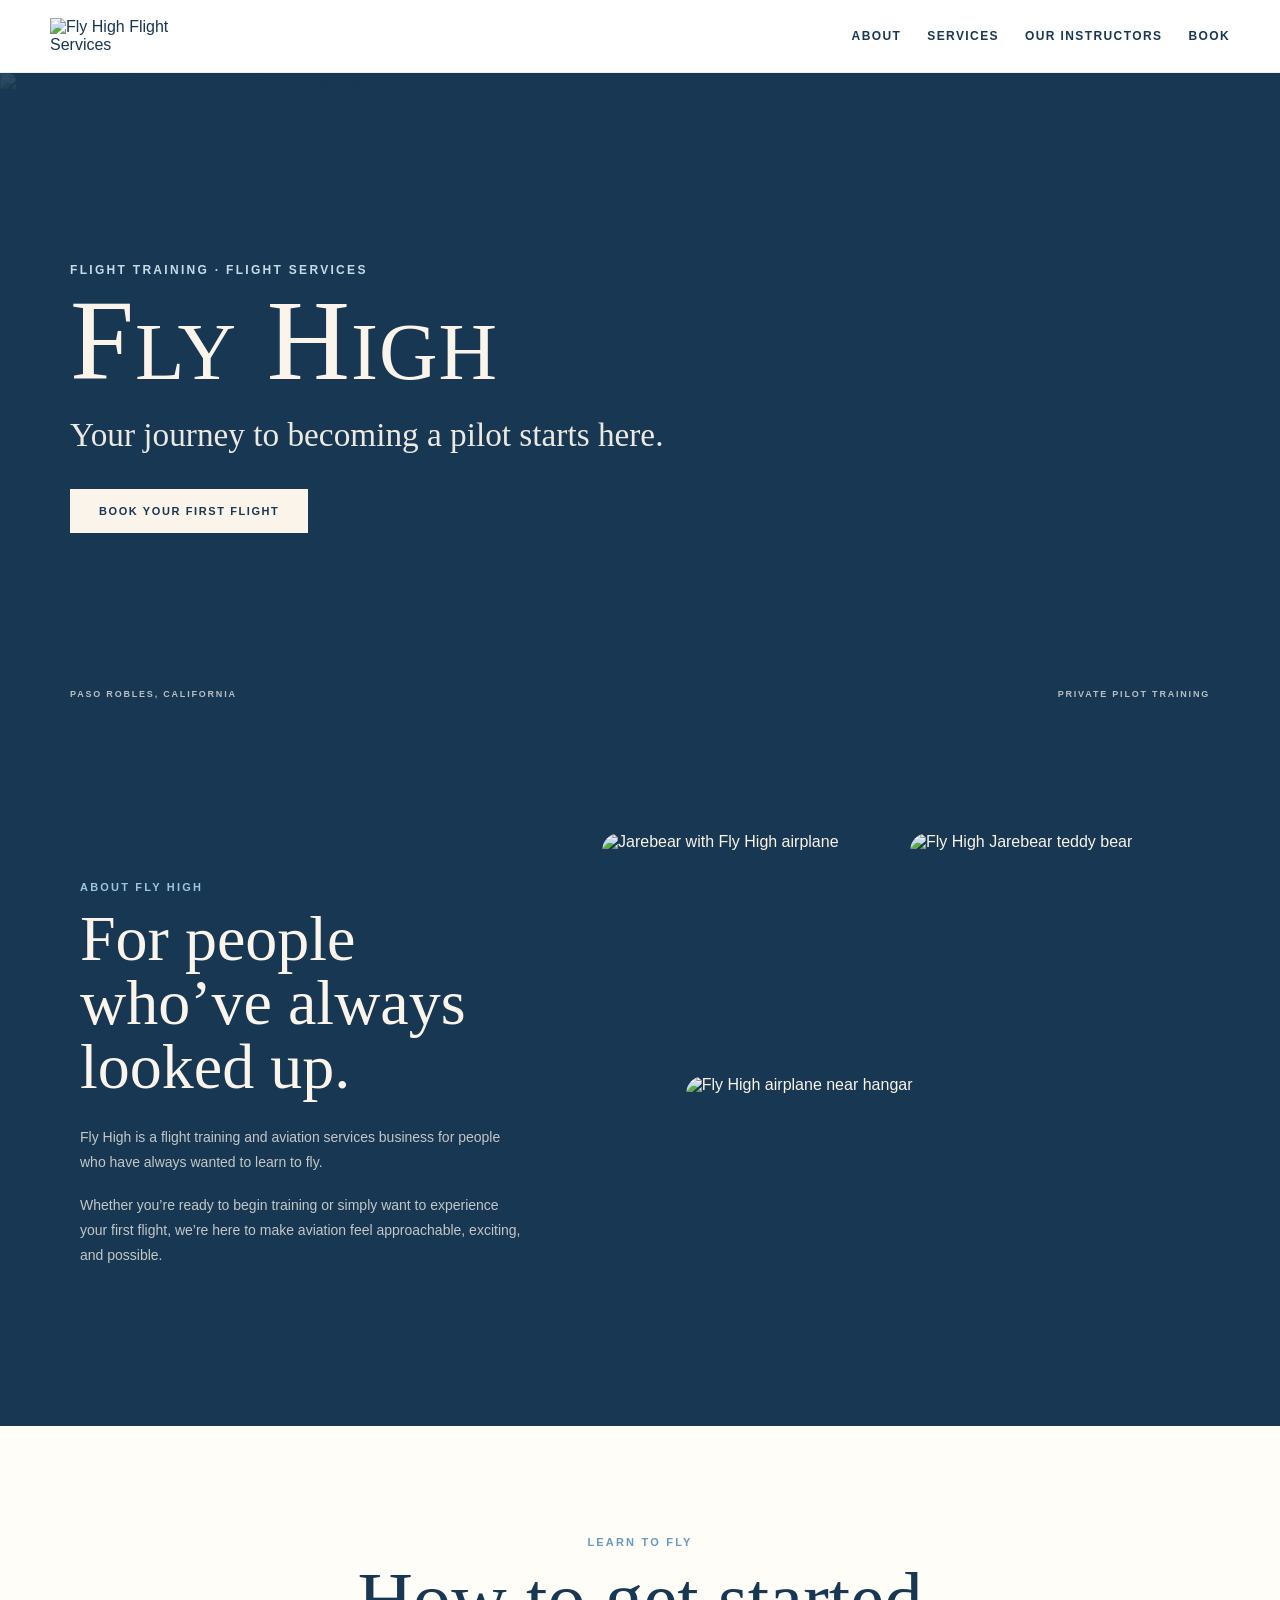
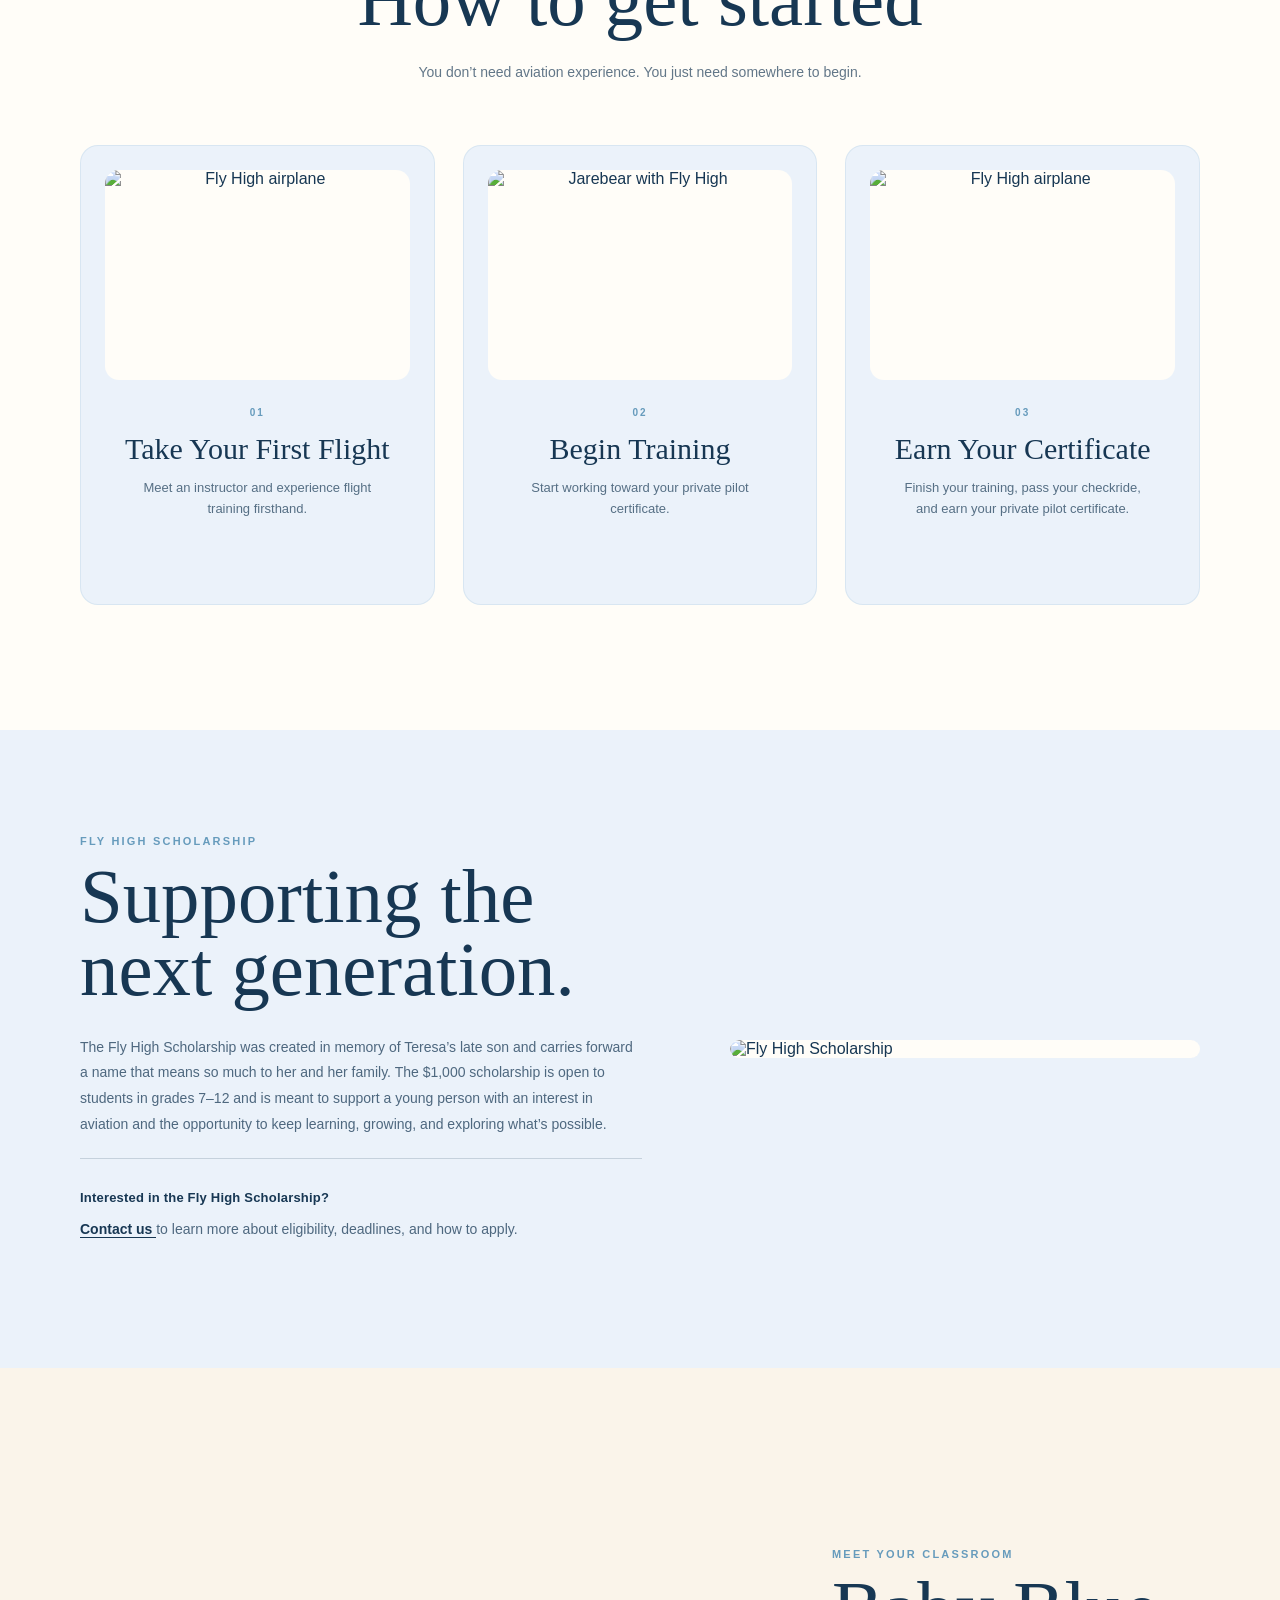
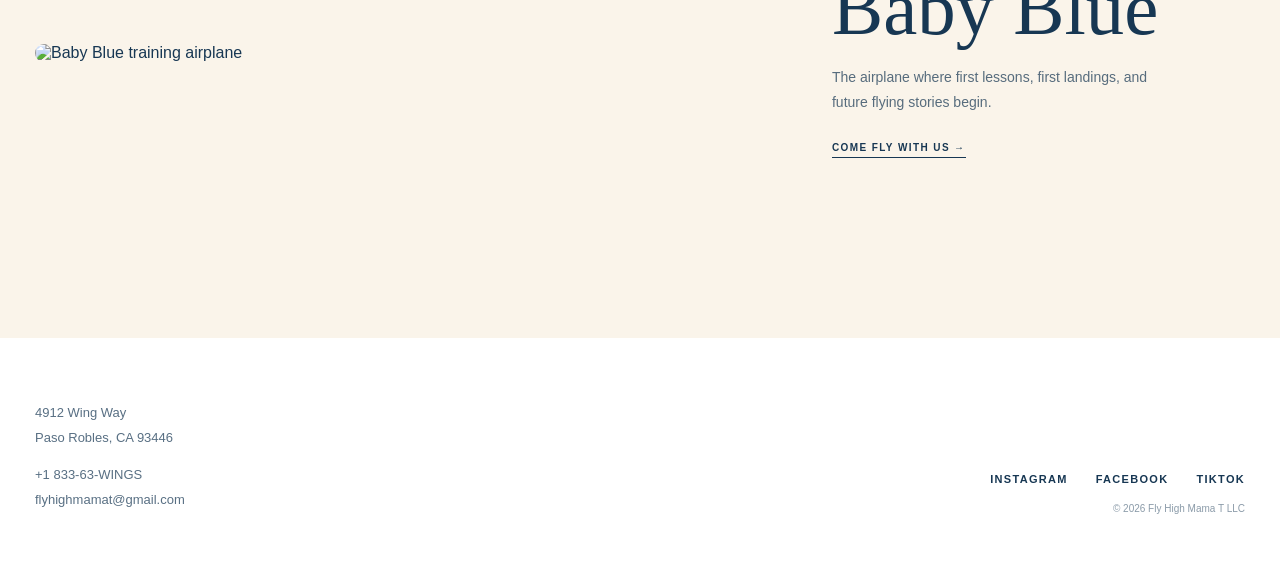
==== index.html @ 0910927c "Add files via upload" ====
<!DOCTYPE html>
<html lang="en">

<head>

  <meta charset="UTF-8">

  <meta
    name="viewport"
    content="width=device-width, initial-scale=1.0"
  >

  <meta
    name="description"
    content="Fly High Flight Services — flight training and aviation services for future pilots."
  >

  <title>Fly High Flight Services</title>

  <link
    rel="stylesheet"
    href="./style.css"
  >

</head>


<body>


  <!-- ======================================
       HEADER
       ====================================== -->

  <header class="site-header">

    <div class="header-inner">

      <a
        href="#home"
        class="header-logo"
      >

        <img
          src="./assets/logo-main.jpg"
          alt="Fly High Flight Services"
        >

      </a>


      <nav class="main-nav">

        <a href="about.html">
          About
        </a>

        <a href="services.html">
          Services
        </a>

        <a href="instructors.html">
          Our Instructors
        </a>

        <a href="booking.html">
          Book
        </a>

      </nav>

    </div>

  </header>



  <main>


    <!-- ======================================
         HERO
         ====================================== -->

    <section
      class="hero"
      id="home"
    >

      <img
        src="./assets/team.jpg"
        alt="Fly High Flight Services team and training airplane"
        class="hero-background"
      >

      <div class="hero-overlay"></div>


      <div class="hero-content">

        <p class="hero-eyebrow">
          Flight Training · Flight Services
        </p>


        <h1>
          Fly High
        </h1>


        <p class="hero-tagline">
          Your journey to becoming a pilot starts here.
        </p>


        <a
          href="./booking.html"
          class="hero-button"
        >
          Book Your First Flight
        </a>

      </div>


      <div class="hero-bottom">

        <span>
          Paso Robles, California
        </span>

        <span>
          Private Pilot Training
        </span>

      </div>

    </section>



    <!-- ======================================
         ABOUT
         ====================================== -->

    <section
      class="about"
      id="about"
    >

      <div class="about-inner">


        <div class="about-text">

          <p class="eyebrow eyebrow-light">
            About Fly High
          </p>


          <h2>
            For people who’ve
            always looked up.
          </h2>


          <p>
            Fly High is a flight training and aviation
            services business for people who have always
            wanted to learn to fly.
          </p>


          <p>
            Whether you’re ready to begin training or
            simply want to experience your first flight,
            we’re here to make aviation feel approachable,
            exciting, and possible.
          </p>

        </div>



        <div class="about-photos">

          <img
            src="./assets/jarebear.jpg"
            alt="Jarebear with Fly High airplane"
          >

          <img
            src="./assets/teddy.jpg"
            alt="Fly High Jarebear teddy bear"
          >

          <img
            src="./assets/plane-3.jpg"
            alt="Fly High airplane near hangar"
          >

        </div>


      </div>

    </section>



    <!-- ======================================
         GET STARTED
         ====================================== -->

    <section
      class="start"
      id="start"
    >

      <div class="section-heading">

        <p class="eyebrow">
          Learn to Fly
        </p>


        <h2>
          How to get started
        </h2>


        <p>
          You don’t need aviation experience.
          You just need somewhere to begin.
        </p>

      </div>



      <div class="steps">


        <!-- STEP 1 -->

        <article class="step">

          <div class="step-photo">

            <img
              src="./assets/sky.jpg"
              alt="Fly High airplane"
            >

          </div>


          <p class="number">
            01
          </p>


          <h3>
            Take Your First Flight
          </h3>


          <p>
            Meet an instructor and experience
            flight training firsthand.
          </p>

        </article>



        <!-- STEP 2 -->

        <article class="step">

          <div class="step-photo">

            <img
              src="./assets/cockpit.jpg"
              alt="Jarebear with Fly High"
            >

          </div>


          <p class="number">
            02
          </p>


          <h3>
            Begin Training
          </h3>


          <p>
            Start working toward your
            private pilot certificate.
          </p>

        </article>



        <!-- STEP 3 -->

        <article class="step">

          <div class="step-photo">

            <img
              src="./assets/hero-plane.jpg"
              alt="Fly High airplane"
            >

          </div>


          <p class="number">
            03
          </p>


          <h3>
            Earn Your Certificate
          </h3>


          <p>
            Finish your training, pass your checkride, and earn your private pilot certificate.
          </p>

        </article>


      </div>

    </section>



    <!-- ======================================
         SCHOLARSHIP
         ====================================== -->

    <section
      class="scholarship"
      id="scholarship"
    >

      <div class="scholarship-inner">


        <div class="scholarship-copy">

          <p class="eyebrow scholarship-label">
            Fly High Scholarship
          </p>


          <h2>
            Supporting the
            next generation.
          </h2>


          <p>
            The Fly High Scholarship was created in memory of
            Teresa’s late son and carries forward a name that
            means so much to her and her family. The $1,000
            scholarship is open to students in grades 7–12 and
            is meant to support a young person with an interest
            in aviation and the opportunity to keep learning,
            growing, and exploring what’s possible.
          </p>


          <p class="scholarship-inquiry">

            <strong>
              Interested in the Fly High Scholarship?
            </strong>

            <br>

            <a href="#contact">
              Contact us
            </a>

            to learn more about eligibility, deadlines,
            and how to apply.

          </p>

        </div>



        <div class="scholarship-photo">

          <img
            src="./assets/window.jpg"
            alt="Fly High Scholarship"
          >

        </div>


      </div>

    </section>



    <!-- ======================================
         AIRCRAFT
         ====================================== -->

    <section
      class="aircraft"
      id="aircraft"
    >

      <div class="aircraft-photo">

        <img
          src="./assets/plane-2.jpg"
          alt="Baby Blue training airplane"
        >

      </div>



      <div class="aircraft-text">

        <p class="eyebrow">
          Meet Your Classroom
        </p>


        <h2>
          Baby Blue
        </h2>


        <p>
          The airplane where first lessons,
          first landings, and future flying
          stories begin.
        </p>


        <a
          href="./booking.html"
          class="simple-link"
        >
          Come fly with us →
        </a>

      </div>

    </section>



  


  </main>



  <!-- ======================================
       FOOTER
       ====================================== -->

  <footer class="site-footer">

    <div class="footer-inner">


      <div class="footer-left">


        <address class="footer-contact">

          <p>
            4912 Wing Way
          </p>

          <p>
            Paso Robles, CA 93446
          </p>


          <p class="footer-phone">

            <a href="tel:+18336394647">
              +1 833-63-WINGS
            </a>

          </p>


          <p>

            <button
              class="copy-email"
              onclick="copyEmail()"
              type="button"
            >

              <span id="emailText">
                flyhighmamat@gmail.com
              </span>

            </button>

          </p>

        </address>


      </div>



      <div class="footer-right">


        <div class="footer-links">

          <a
            href="https://www.instagram.com/flyhighmamat/"
            target="_blank"
            rel="noopener noreferrer"
          >
            Instagram
          </a>


          <a
            href="https://www.facebook.com/flyhighmamat"
            target="_blank"
            rel="noopener noreferrer"
          >
            Facebook
          </a>


          <a
            href="https://www.tiktok.com/@flyhighmamat"
            target="_blank"
            rel="noopener noreferrer"
          >
            TikTok
          </a>

        </div>


        <p class="copyright">
          © 2026 Fly High Mama T LLC
        </p>


      </div>


    </div>

  </footer>



  <!-- ======================================
       COPY EMAIL
       ====================================== -->

  <script>

    const flyHighEmail =
      "flyhighmamat@gmail.com";


    function copyText(text) {

      if (
        navigator.clipboard &&
        window.isSecureContext
      ) {

        return navigator.clipboard.writeText(text);

      }


      const textArea =
        document.createElement("textarea");

      textArea.value = text;

      textArea.style.position = "fixed";
      textArea.style.left = "-9999px";

      document.body.appendChild(textArea);

      textArea.focus();
      textArea.select();

      document.execCommand("copy");

      document.body.removeChild(textArea);

      return Promise.resolve();

    }



    function copyEmail() {

      copyText(flyHighEmail).then(() => {

        const emailText =
          document.getElementById("emailText");

        emailText.textContent =
          "Email copied!";


        setTimeout(() => {

          emailText.textContent =
            flyHighEmail;

        }, 1800);

      });

    }

  </script>


</body>

</html>
---- style.css ----
/* ==================================================
   FLY HIGH FLIGHT SERVICES
   MAIN WEBSITE STYLES
   ================================================== */


/* ==================================================
   BRAND
   ================================================== */

:root {
  --cream: #faf4ea;
  --white: #fffdf8;

  --blue: #669bbc;
  --light-blue: #ebf2fa;

  --navy: #173753;
  --taupe: #5e503f;

  --heading:
    "Mrs Eaves OT",
    Georgia,
    serif;

  --body:
    "Aquavit",
    Arial,
    sans-serif;
}


/* ==================================================
   RESET
   ================================================== */

* {
  box-sizing: border-box;
}

html {
  scroll-behavior: smooth;
}

body {
  margin: 0;

  background: var(--white);
  color: var(--navy);

  font-family: var(--body);

  overflow-x: hidden;
}

img {
  display: block;
  max-width: 100%;
}

a {
  color: inherit;
  text-decoration: none;
}

button {
  font: inherit;
}


/* =========================================
   SHARED HEADER
   ========================================= */

.site-header {
  width: 100%;
  background: #ffffff;
  border-bottom: 1px solid rgba(23, 55, 83, 0.08);
}

.header-inner {
  width: min(1180px, calc(100% - 80px));
  margin: 0 auto;
  padding: 18px 0;

  display: flex;
  align-items: center;
  justify-content: space-between;
  gap: 40px;

  background: #ffffff;
}

.header-logo {
  display: flex;
  align-items: center;
  flex-shrink: 0;

  background: #ffffff;
}

.header-logo img {
  display: block;
  width: 180px;
  height: auto;

  background: #ffffff;
}

.main-nav {
  display: flex;
  align-items: center;
  justify-content: flex-end;
  gap: 26px;

  background: #ffffff;
}

.main-nav a {
  color: #173753;

  font-family:
    var(--body, "Aquavit", Arial, sans-serif);

  font-size: 12px;
  font-weight: 700;

  letter-spacing: 1.4px;
  text-transform: uppercase;

  text-decoration: none;

  transition:
    color 0.2s ease,
    opacity 0.2s ease;
}

.main-nav a:hover,
.main-nav a.active {
  color: #669bbc;
}


@media (max-width: 900px) {

  .header-inner {
    width: min(680px, calc(100% - 50px));

    padding: 16px 0;

    flex-direction: column;
    align-items: flex-start;

    gap: 18px;
  }

  .header-logo img {
    width: 165px;
  }

  .main-nav {
    width: 100%;

    justify-content: flex-start;

    gap: 18px 22px;

    flex-wrap: wrap;
  }

}


@media (max-width: 650px) {

  .header-inner {
    width: calc(100% - 40px);
  }

  .header-logo img {
    width: 150px;
  }

  .main-nav {
    gap: 14px 18px;
  }

  .main-nav a {
    font-size: 11px;
    letter-spacing: 1.2px;
  }

}
/* ==================================================
   HERO
   ================================================== */

.hero {
  width: 100%;
  height: 650px;

  position: relative;

  display: flex;
  align-items: center;

  overflow: hidden;

  background: var(--navy);
}

.hero-background {
  width: 100%;
  height: 100%;

  position: absolute;
  inset: 0;

  object-fit: cover;
  object-position: center 58%;
}

.hero-overlay {
  position: absolute;
  inset: 0;

  z-index: 1;

  background:
    linear-gradient(
      90deg,
      rgba(23, 55, 83, 0.9) 0%,
      rgba(23, 55, 83, 0.67) 40%,
      rgba(23, 55, 83, 0.28) 72%,
      rgba(23, 55, 83, 0.08) 100%
    );
}

.hero-content {
  width: min(1380px, calc(100% - 140px));

  margin: 0 auto;

  position: relative;
  z-index: 2;

  color: var(--cream);
}

.hero-eyebrow {
  margin: 0 0 16px;

  color: #c5dce8;

  font-size: 12px;
  font-weight: 700;

  letter-spacing: 2.3px;
  text-transform: uppercase;
}

.hero h1 {
  margin: 0;

  color: var(--cream);

  font-family: var(--heading);

  font-size: clamp(82px, 9vw, 145px);
  font-weight: 400;

  line-height: 0.82;
  letter-spacing: 1px;

  font-variant-caps: small-caps;
  font-feature-settings: "smcp";
}

.hero-tagline {
  max-width: 650px;

  margin: 27px 0 0;

  color: rgba(250, 244, 234, 0.94);

  font-family: var(--heading);

  font-size: clamp(26px, 2.6vw, 38px);

  line-height: 1.2;
}

.hero-button {
  display: inline-block;

  margin-top: 34px;

  padding: 15px 28px;

  background: var(--cream);
  color: var(--navy);

  border: 1px solid var(--cream);

  font-size: 11px;
  font-weight: 700;

  letter-spacing: 1.6px;
  text-transform: uppercase;

  transition:
    background 0.2s ease,
    color 0.2s ease,
    transform 0.2s ease;
}

.hero-button:hover {
  background: transparent;
  color: var(--cream);

  transform: translateY(-2px);
}

.hero-bottom {
  position: absolute;

  left: 70px;
  right: 70px;
  bottom: 24px;

  z-index: 2;

  display: flex;
  justify-content: space-between;

  color: rgba(250, 244, 234, 0.72);

  font-size: 9px;
  font-weight: 700;

  letter-spacing: 1.8px;
  text-transform: uppercase;
}


/* ==================================================
   SHARED LABELS
   ================================================== */

.eyebrow {
  margin: 0 0 14px;

  color: var(--blue);

  font-size: 11px;
  font-weight: 700;

  letter-spacing: 2.2px;
  text-transform: uppercase;
}

.eyebrow-light {
  color: #9dc6dd;
}


/* ==================================================
   ABOUT
   ================================================== */

.about {
  padding: 110px 30px;

  background: var(--navy);
  color: var(--cream);
}

.about-inner {
  width: min(1120px, 100%);

  margin: 0 auto;

  display: grid;

  grid-template-columns:
    0.85fr
    1.15fr;

  gap: 80px;

  align-items: center;
}

.about h2 {
  margin: 0 0 26px;

  color: var(--cream);

  font-family: var(--heading);

  font-size: clamp(47px, 5vw, 70px);
  font-weight: 400;

  line-height: 1;
}

.about-text > p:not(.eyebrow) {
  max-width: 450px;

  margin: 0 0 18px;

  color: rgba(250, 244, 234, 0.76);

  font-size: 14px;
  line-height: 1.8;
}

.about-text > p:last-child {
  margin-bottom: 0;
}


/* ==================================================
   ABOUT PHOTOS
   ================================================== */

.about-photos {
  display: grid;

  grid-template-columns:
    1fr
    1fr;

  gap: 18px;
}

.about-photos img {
  width: 100%;
  height: 225px;

  object-fit: cover;
  object-position: center;

  border-radius: 18px;
}

.about-photos img:last-child {
  width: 72%;
  height: 240px;

  grid-column: 1 / 3;

  margin: 0 auto;

  object-position: center 60%;
}


/* ==================================================
   GET STARTED
   ================================================== */

.start {
  padding: 110px 30px 125px;

  background: var(--white);
}

.section-heading {
  width: min(690px, 100%);

  margin: 0 auto 60px;

  text-align: center;
}

.section-heading h2 {
  margin: 0;

  color: var(--navy);

  font-family: var(--heading);

  font-size: clamp(50px, 6vw, 78px);
  font-weight: 400;

  line-height: 1;
}

.section-heading > p:last-child {
  max-width: 470px;

  margin: 22px auto 0;

  color: rgba(23, 55, 83, 0.68);

  font-size: 14px;
  line-height: 1.7;
}


/* ==================================================
   STEP CARDS
   ================================================== */

.steps {
  width: min(1120px, 100%);

  margin: 0 auto;

  display: grid;

  grid-template-columns:
    repeat(3, 1fr);

  gap: 28px;
}

.step {
  min-height: 460px;

  padding: 24px 24px 36px;

  background: var(--light-blue);

  border:
    1px solid rgba(102, 155, 188, 0.14);

  border-radius: 18px;

  text-align: center;

  transition:
    transform 0.2s ease,
    box-shadow 0.2s ease;
}

.step:hover {
  transform: translateY(-4px);

  box-shadow:
    0 16px 35px
    rgba(23, 55, 83, 0.08);
}

.step-photo {
  width: 100%;
  height: 210px;

  margin-bottom: 27px;

  overflow: hidden;

  border-radius: 14px;

  background: var(--white);
}

.step-photo img {
  width: 100%;
  height: 100%;

  object-fit: cover;
  object-position: center;
}

.number {
  margin: 0;

  color: var(--blue);

  font-size: 10px;
  font-weight: 700;

  letter-spacing: 2px;
}

.step h3 {
  margin: 14px 0 12px;

  color: var(--navy);

  font-family: var(--heading);

  font-size: 30px;
  font-weight: 400;

  line-height: 1.1;
}

.step > p:last-child {
  max-width: 260px;

  margin: 0 auto;

  color: rgba(23, 55, 83, 0.7);

  font-size: 13px;
  line-height: 1.65;
}


/* ==================================================
   SCHOLARSHIP
   ================================================== */

.scholarship {
  padding: 105px 30px;

  background: var(--light-blue);
}

.scholarship-inner {
  width: min(1120px, 100%);

  margin: 0 auto;

  display: grid;

  grid-template-columns:
    minmax(0, 1fr)
    minmax(340px, 0.85fr);

  gap: 80px;

  align-items: center;
}

.scholarship-copy {
  max-width: 610px;
}

.scholarship-label {
  color: var(--blue);
}

.scholarship-copy h2 {
  max-width: 650px;

  margin: 0 0 28px;

  color: var(--navy);

  font-family: var(--heading);

  font-size: clamp(55px, 6vw, 82px);
  font-weight: 400;

  line-height: 0.95;
}

.scholarship-copy > p:not(.eyebrow) {
  max-width: 570px;

  margin: 0 0 20px;

  color: rgba(23, 55, 83, 0.74);

  font-size: 14px;
  line-height: 1.85;
}


/* SCHOLARSHIP INQUIRY */

.scholarship-copy .scholarship-inquiry {
  max-width: 550px;

  margin-top: 30px;
  margin-bottom: 0;

  padding-top: 26px;

  border-top:
    1px solid rgba(23, 55, 83, 0.18);
}

.scholarship-inquiry strong {
  display: inline-block;

  margin-bottom: 7px;

  color: var(--navy);

  font-size: 13px;
  font-weight: 700;

  letter-spacing: 0.2px;
}

.scholarship-inquiry a {
  color: var(--navy);

  font-weight: 700;

  border-bottom:
    1px solid var(--navy);

  transition:
    color 0.2s ease,
    border-color 0.2s ease;
}

.scholarship-inquiry a:hover {
  color: var(--blue);

  border-color: var(--blue);
}


/* SCHOLARSHIP PHOTO */

.scholarship-photo {
  width: 100%;
  max-width: 470px;

  margin-left: auto;

  overflow: hidden;

  border-radius: 28px;

  background: var(--white);
}

.scholarship-photo img {
  width: 100%;
  height: auto;

  display: block;

  border-radius: 28px;
}


/* ==================================================
   AIRCRAFT / BABY BLUE
   ================================================== */

.aircraft {
  min-height: 570px;

  display: grid;

  grid-template-columns:
    58%
    42%;

  background: var(--cream);
}

.aircraft-photo {
  min-height: 570px;

  padding: 45px 35px;

  display: flex;
  align-items: center;
  justify-content: center;

  background: var(--cream);
}

.aircraft-photo img {
  width: 100%;
  height: auto;

  max-width: 760px;
  max-height: 500px;

  display: block;

  object-fit: contain;
  object-position: center;

  border-radius: 28px;
}

.aircraft-text {
  padding: 80px 7vw;

  display: flex;
  flex-direction: column;
  align-items: flex-start;
  justify-content: center;
}

.aircraft-text h2 {
  margin: 0 0 22px;

  color: var(--navy);

  font-family: var(--heading);

  font-size: clamp(55px, 6vw, 86px);
  font-weight: 400;

  line-height: 0.9;
}

.aircraft-text > p:not(.eyebrow) {
  max-width: 350px;

  margin: 0;

  color: rgba(23, 55, 83, 0.72);

  font-size: 14px;
  line-height: 1.75;
}

.simple-link {
  display: inline-block;

  margin-top: 28px;
  padding-bottom: 4px;

  color: var(--navy);

  border-bottom:
    1px solid var(--navy);

  font-size: 10px;
  font-weight: 700;

  letter-spacing: 1.4px;
  text-transform: uppercase;

  transition: opacity 0.2s ease;
}

.simple-link:hover {
  opacity: 0.6;
}


/* ==================================================
   CONTACT
   ================================================== */

.contact {
  padding: 105px 30px;

  background: var(--taupe);
  color: var(--cream);

  text-align: center;

  scroll-margin-top: 30px;
}

.contact-label {
  color: var(--cream);
}

.contact h2 {
  max-width: 780px;

  margin: 0 auto;

  color: var(--cream);

  font-family: var(--heading);

  font-size: clamp(55px, 7vw, 90px);
  font-weight: 400;

  line-height: 0.95;
}

.contact > p:not(.eyebrow) {
  max-width: 530px;

  margin: 25px auto 0;

  color: rgba(250, 244, 234, 0.86);

  font-size: 14px;
  line-height: 1.7;
}

.contact-button {
  display: inline-block;

  margin-top: 32px;

  padding: 15px 26px;

  background: var(--cream);
  color: var(--navy);

  border: 1px solid var(--cream);

  font-size: 10px;
  font-weight: 700;

  letter-spacing: 1.5px;
  text-transform: uppercase;

  transition:
    background 0.2s ease,
    color 0.2s ease,
    transform 0.2s ease;
}

.contact-button:hover {
  background: transparent;
  color: var(--cream);

  transform: translateY(-2px);
}


/* ==================================================
   FOOTER
   ================================================== */

.site-footer {
  padding: 60px 0;

  background: #ffffff;
}

.footer-inner {
  width: min(1320px, calc(100% - 70px));

  margin: 0 auto;

  display: flex;
  align-items: flex-end;
  justify-content: space-between;

  gap: 60px;
}

.footer-left {
  text-align: left;
}

.footer-left h3 {
  margin: 0 0 18px;

  color: var(--navy);

  font-family: var(--heading);

  font-size: 23px;
  font-weight: 400;
}

.footer-left address,
.footer-contact {
  font-style: normal;
}

.footer-left p,
.footer-contact p {
  margin: 5px 0;

  color: rgba(23, 55, 83, 0.72);

  font-size: 13px;
  line-height: 1.5;
}

.footer-contact a {
  color: inherit;

  text-decoration: none;

  transition: color 0.2s ease;
}

.footer-contact a:hover {
  color: var(--blue);
}

.footer-phone {
  margin-top: 18px !important;
}


/* COPY EMAIL */

.copy-email {
  padding: 0;
  margin: 0;

  background: transparent;

  border: 0;

  color: rgba(23, 55, 83, 0.72);

  font-family: var(--body);
  font-size: 13px;

  cursor: pointer;

  transition: color 0.2s ease;
}

.copy-email:hover {
  color: var(--blue);
}


/* FOOTER RIGHT */

.footer-right {
  text-align: right;
}

.footer-links {
  display: flex;
  justify-content: flex-end;

  gap: 28px;

  margin-bottom: 18px;
}

.footer-links a {
  color: var(--navy);

  font-size: 11px;
  font-weight: 700;

  letter-spacing: 1.3px;
  text-transform: uppercase;

  transition: opacity 0.2s ease;
}

.footer-links a:hover {
  opacity: 0.55;
}

.copyright {
  margin: 0;

  color: rgba(23, 55, 83, 0.5);

  font-size: 10px;
}


/* ==================================================
   SMALL DESKTOP
   ================================================== */

@media (max-width: 1050px) {

  .main-nav {
    gap: 20px;
  }

  .main-nav a {
    font-size: 10px;

    letter-spacing: 1.2px;
  }

}


/* ==================================================
   TABLET
   ================================================== */

@media (max-width: 900px) {

  .header-inner,
  .footer-inner {
    width: calc(100% - 40px);
  }


  /* HEADER */

  .header-logo {
    width: 140px;
  }

  .header-logo img {
    width: 140px;
    height: 92px;
  }

  .main-nav {
    gap: 16px;
  }

  .main-nav a {
    font-size: 9px;
  }


  /* HERO */

  .hero {
    height: 580px;
  }

  .hero-content {
    width: calc(100% - 80px);
  }

  .hero-bottom {
    left: 40px;
    right: 40px;
  }


  /* ABOUT */

  .about-inner {
    grid-template-columns: 1fr;

    gap: 50px;
  }


  /* STEPS */

  .steps {
    max-width: 520px;

    grid-template-columns: 1fr;
  }

  .step {
    min-height: auto;
  }


  /* SCHOLARSHIP */

  .scholarship-inner {
    grid-template-columns: 1fr;

    gap: 50px;
  }

  .scholarship-photo {
    max-width: 540px;

    margin-left: 0;
  }


  /* AIRCRAFT */

  .aircraft {
    grid-template-columns: 1fr;
  }

  .aircraft-photo {
    min-height: auto;

    padding: 50px 30px 20px;
  }

  .aircraft-photo img {
    width: min(720px, 100%);

    max-height: none;

    border-radius: 24px;
  }

  .aircraft-text {
    padding: 65px 40px 80px;
  }

}


/* ==================================================
   MOBILE
   ================================================== */

@media (max-width: 700px) {

  /* HEADER */

  .site-header {
    height: auto;
  }

  .header-inner {
    padding: 14px 0 18px;

    flex-direction: column;

    gap: 12px;
  }

  .header-logo {
    width: 125px;
  }

  .header-logo img {
    width: 125px;
    height: auto;
  }

  .main-nav {
    margin-left: 0;

    display: flex;
    flex-wrap: wrap;
    justify-content: center;

    gap: 10px 18px;

    white-space: normal;
  }

  .main-nav a {
    font-size: 8px;

    letter-spacing: 1.1px;
  }


  /* HERO */

  .hero {
    height: 590px;

    align-items: flex-end;
  }

  .hero-background {
    object-position: 58% center;
  }

  .hero-overlay {
    background:
      linear-gradient(
        to top,
        rgba(23, 55, 83, 0.94) 0%,
        rgba(23, 55, 83, 0.55) 50%,
        rgba(23, 55, 83, 0.16) 100%
      );
  }

  .hero-content {
    width: calc(100% - 40px);

    margin-bottom: 90px;
  }

  .hero h1 {
    font-size: 76px;
  }

  .hero-tagline {
    font-size: 25px;
  }

  .hero-button {
    margin-top: 28px;
  }

  .hero-bottom {
    left: 20px;
    right: 20px;
    bottom: 20px;

    gap: 20px;

    font-size: 7px;
  }


  /* ABOUT */

  .about {
    padding: 80px 22px;
  }

  .about-inner {
    gap: 40px;
  }

  .about-photos {
    grid-template-columns: 1fr;
  }

  .about-photos img,
  .about-photos img:last-child {
    width: 100%;
    height: auto;

    grid-column: auto;

    margin: 0;

    border-radius: 14px;
  }


  /* START */

  .start {
    padding: 80px 22px;
  }

  .section-heading {
    margin-bottom: 45px;
  }

  .step-photo {
    height: 200px;
  }


  /* SCHOLARSHIP */

  .scholarship {
    padding: 80px 22px;
  }

  .scholarship-inner {
    gap: 40px;
  }

  .scholarship-copy h2 {
    font-size: 52px;
  }

  .scholarship-copy > p:not(.eyebrow) {
    font-size: 13px;

    line-height: 1.75;
  }

  .scholarship-photo {
    width: 100%;

    border-radius: 22px;
  }

  .scholarship-photo img {
    border-radius: 22px;
  }


  /* AIRCRAFT */

  .aircraft-photo {
    padding: 35px 20px 15px;
  }

  .aircraft-photo img {
    width: 100%;
    height: auto;

    border-radius: 20px;
  }

  .aircraft-text {
    padding: 60px 25px 75px;
  }


  /* CONTACT */

  .contact {
    padding: 80px 22px;
  }


  /* FOOTER */

  .site-footer {
    padding: 50px 0;
  }

  .footer-inner {
    flex-direction: column;
    align-items: flex-start;

    gap: 40px;
  }

  .footer-right {
    width: 100%;

    text-align: left;
  }

  .footer-links {
    justify-content: flex-start;

    flex-wrap: wrap;

    gap: 18px 24px;
  }

}


/* ==================================================
   SMALL MOBILE
   ================================================== */

@media (max-width: 480px) {

  .hero {
    height: 560px;
  }

  .hero h1 {
    font-size: 68px;
  }

  .hero-tagline {
    font-size: 23px;
  }

  .hero-bottom {
    flex-direction: column;

    gap: 5px;
  }

  .scholarship-copy h2 {
    font-size: 47px;
  }

}
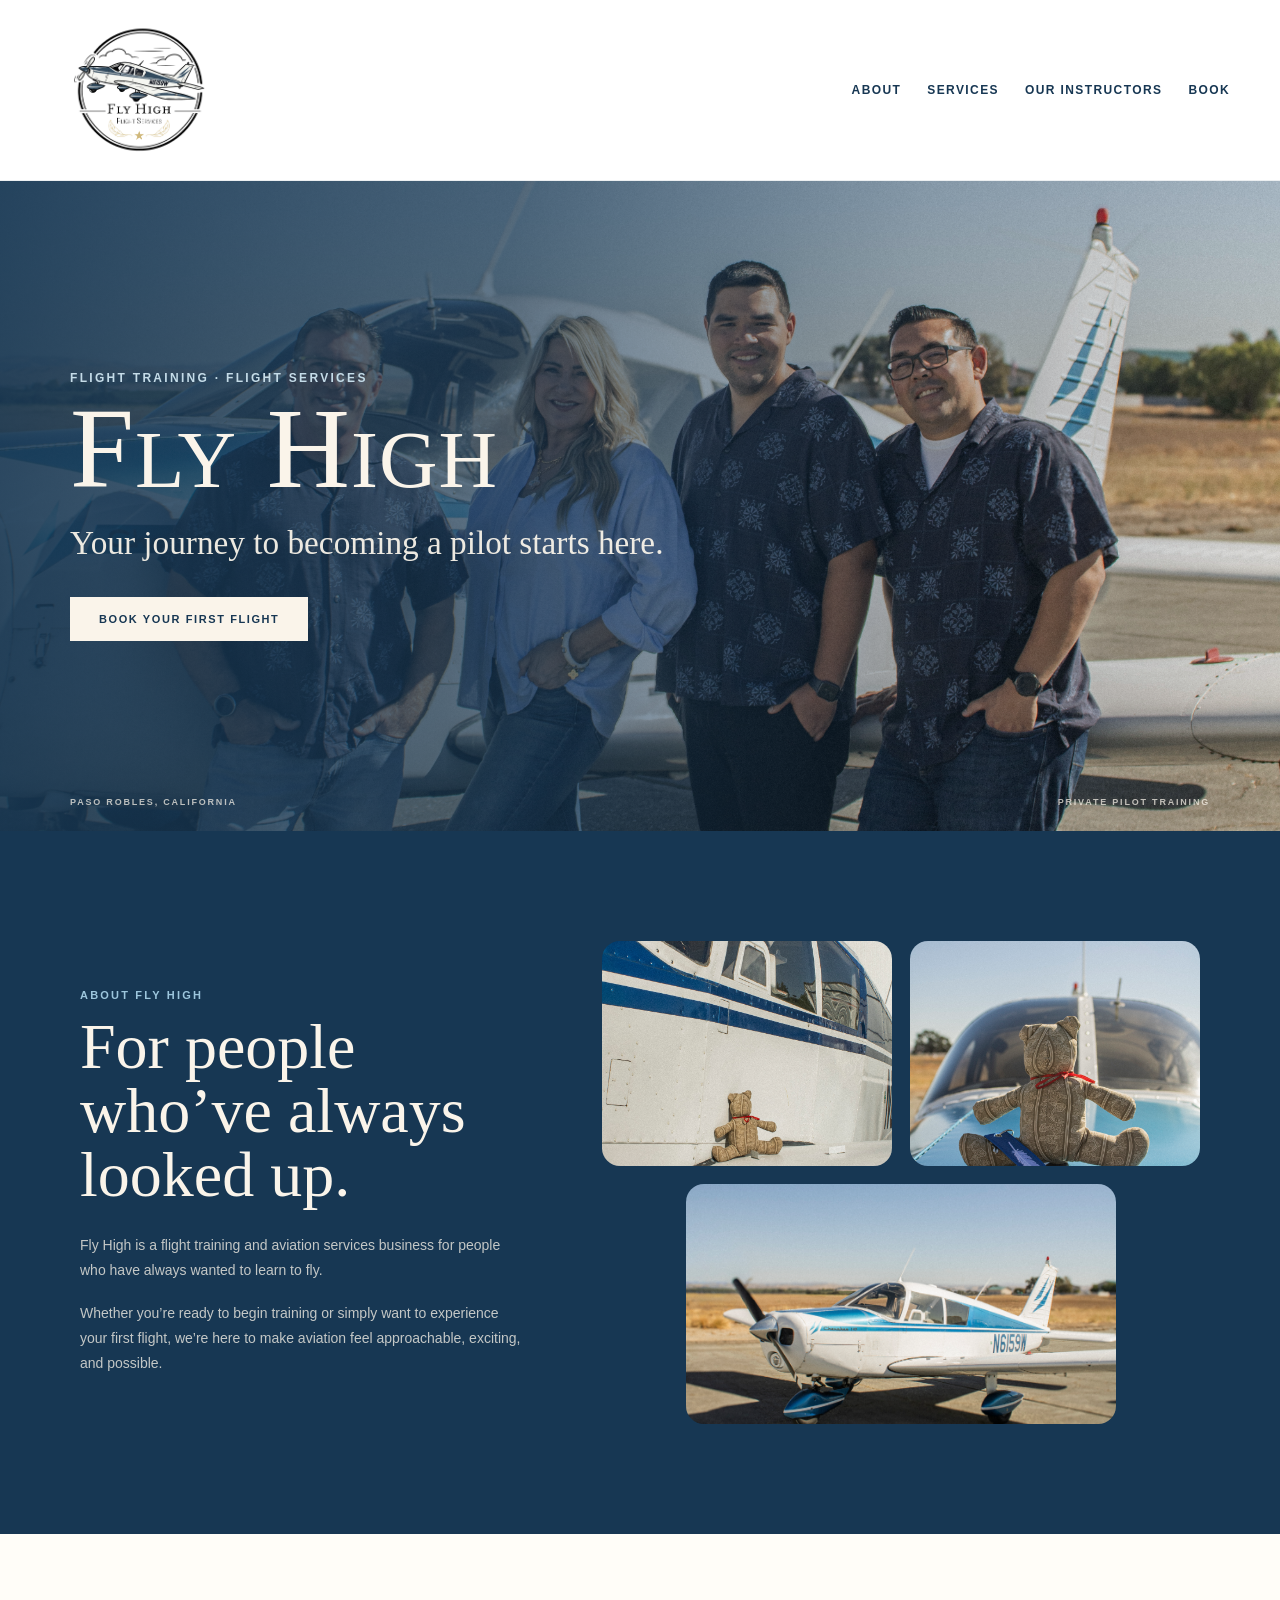
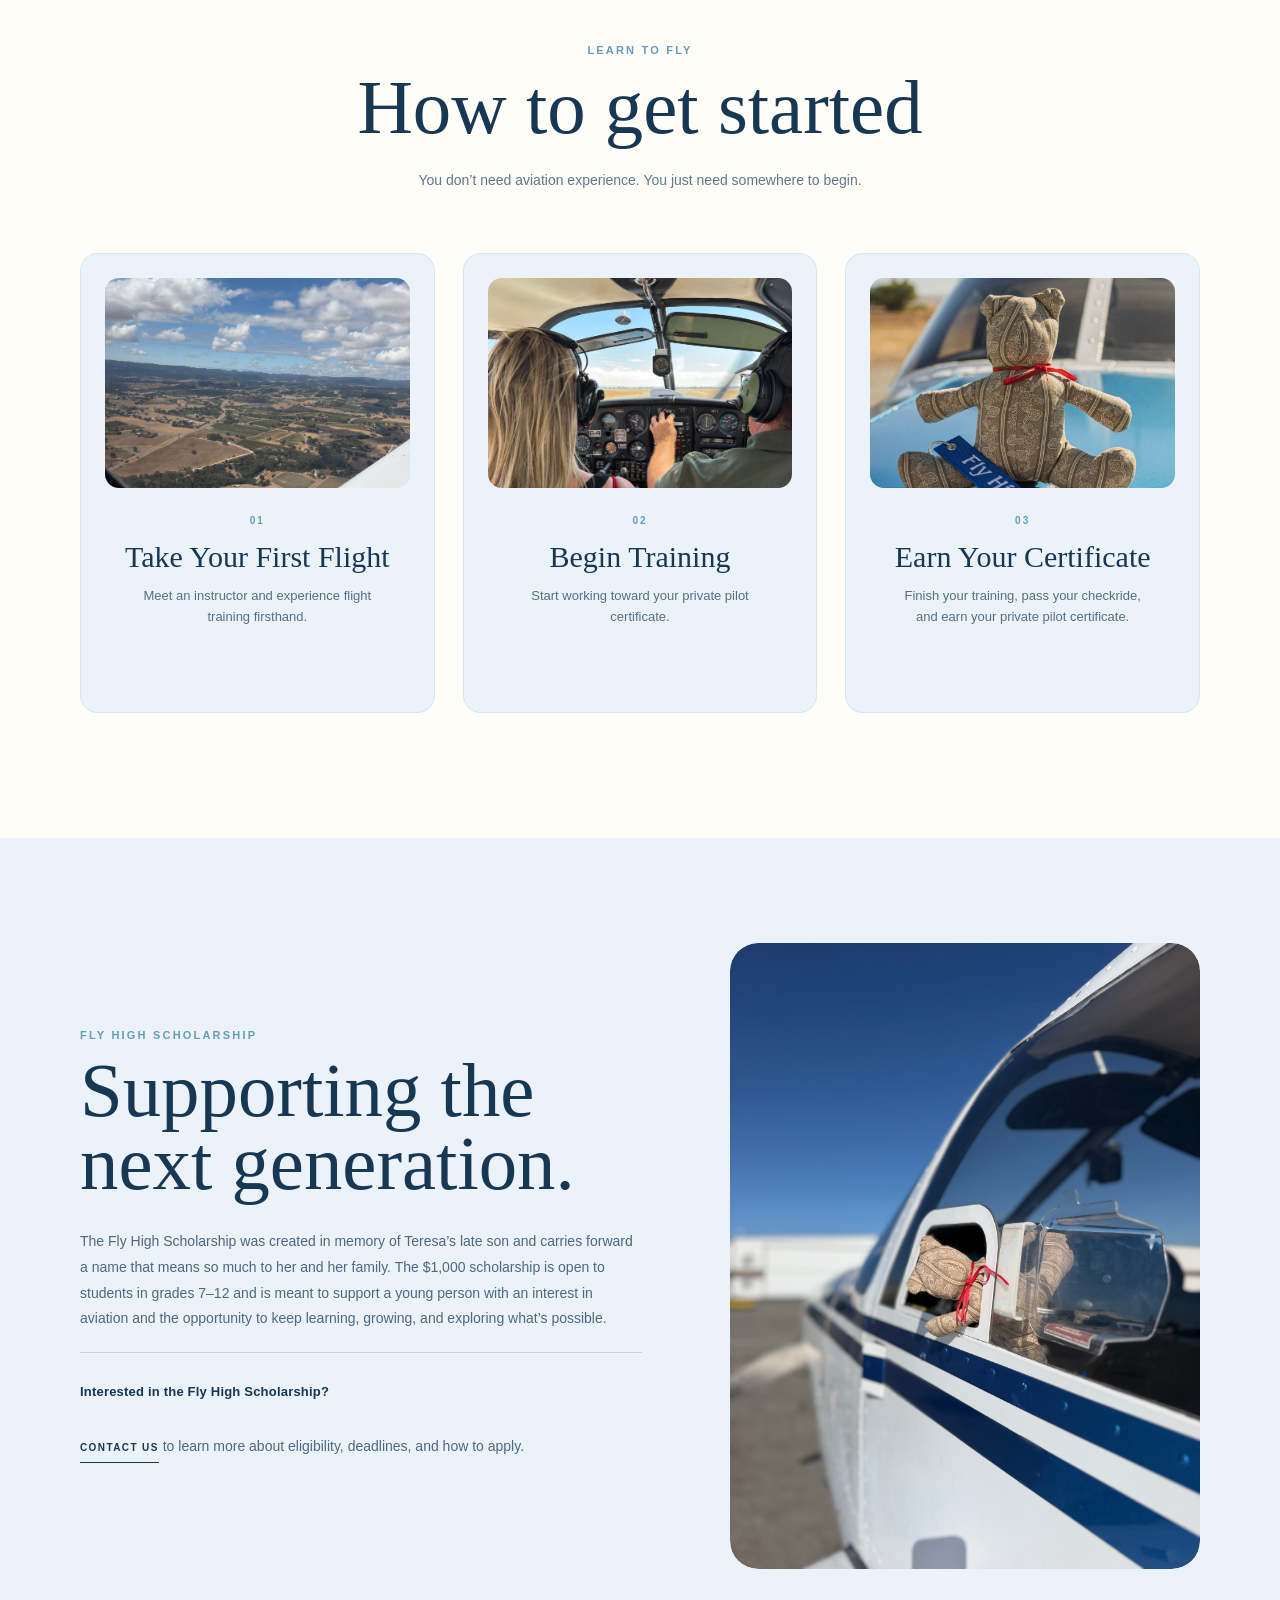
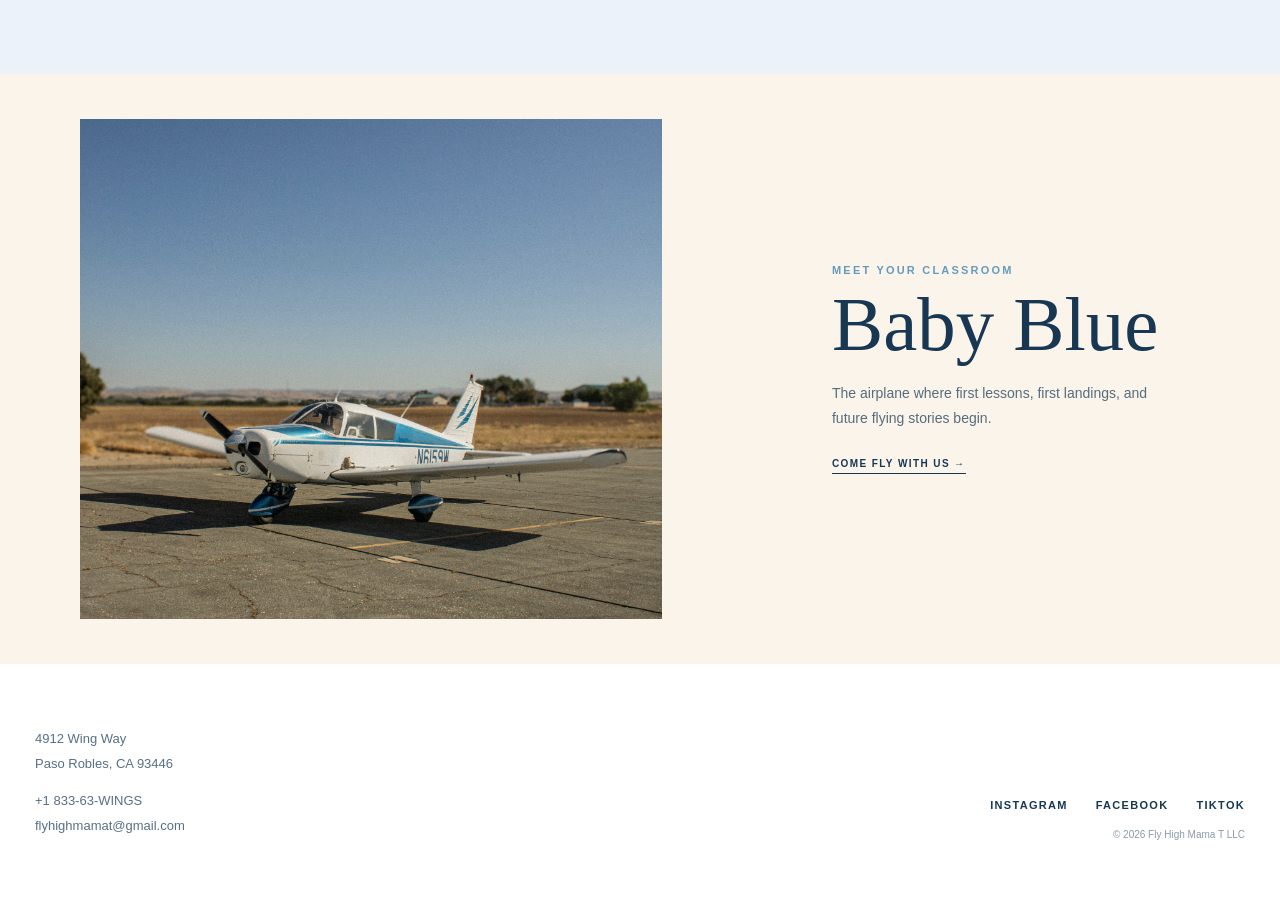
==== commit 8c1b4e5b: "Update contact link to point to booking.html" ====
--- a/index.html
+++ b/index.html
@@ -388,7 +388,10 @@
 
             <br>
 
-            <a href="#contact">
+             <a
+          href="./booking.html"
+          class="simple-link"
+        >
               Contact us
             </a>
 
@@ -651,4 +654,4 @@
 
 </body>
 
-</html>+</html>
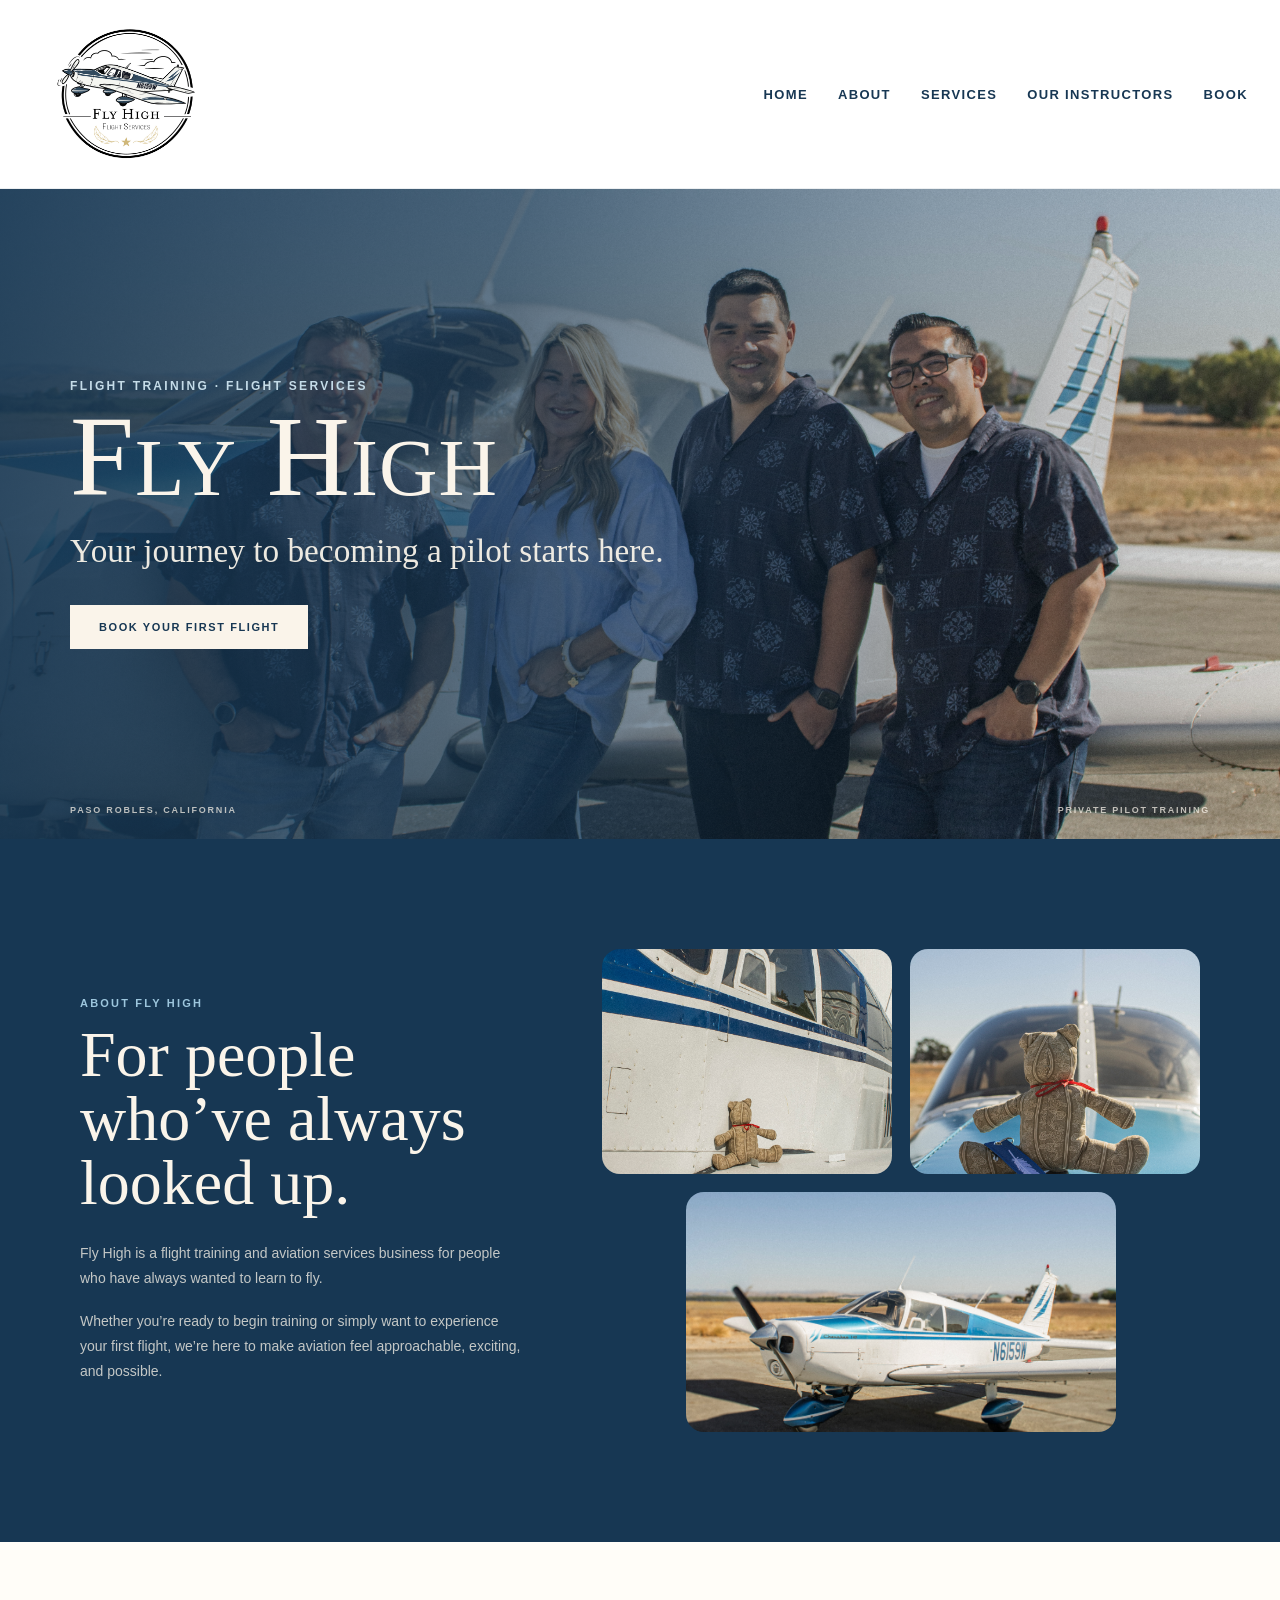
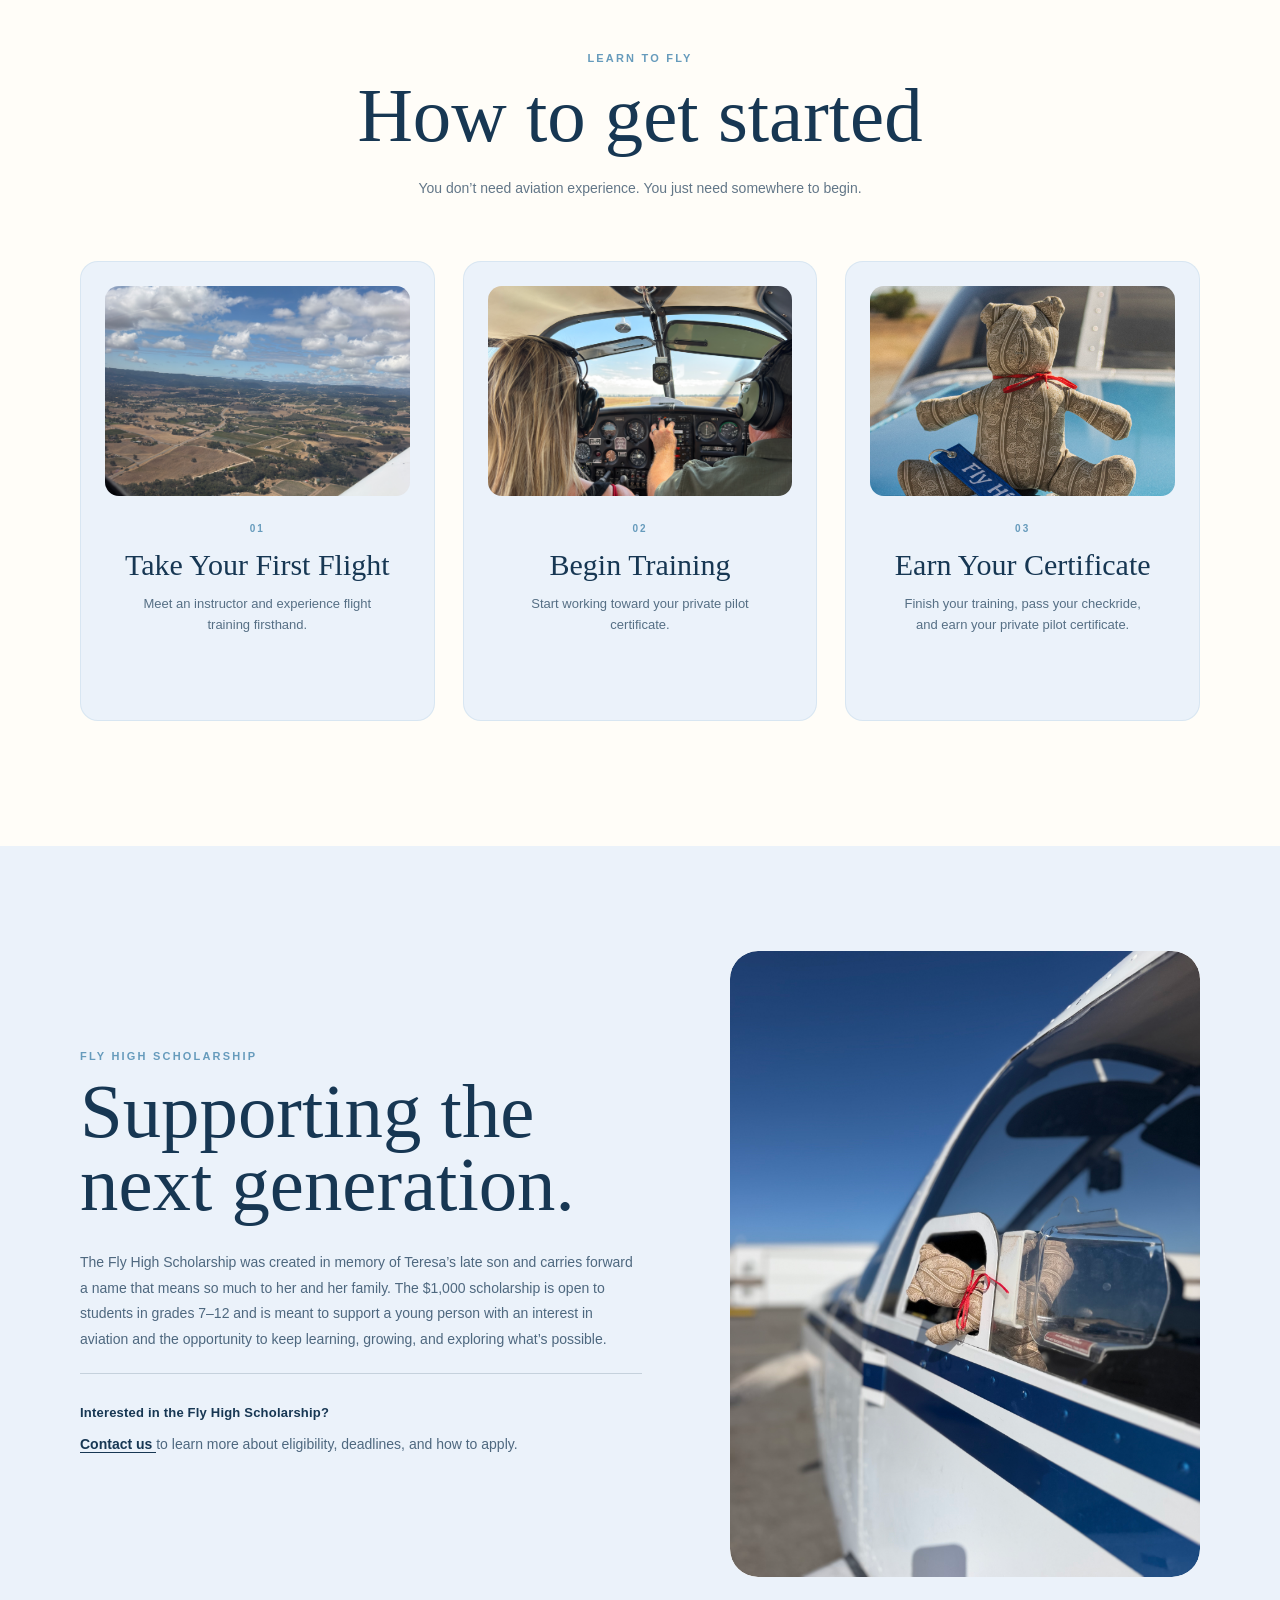
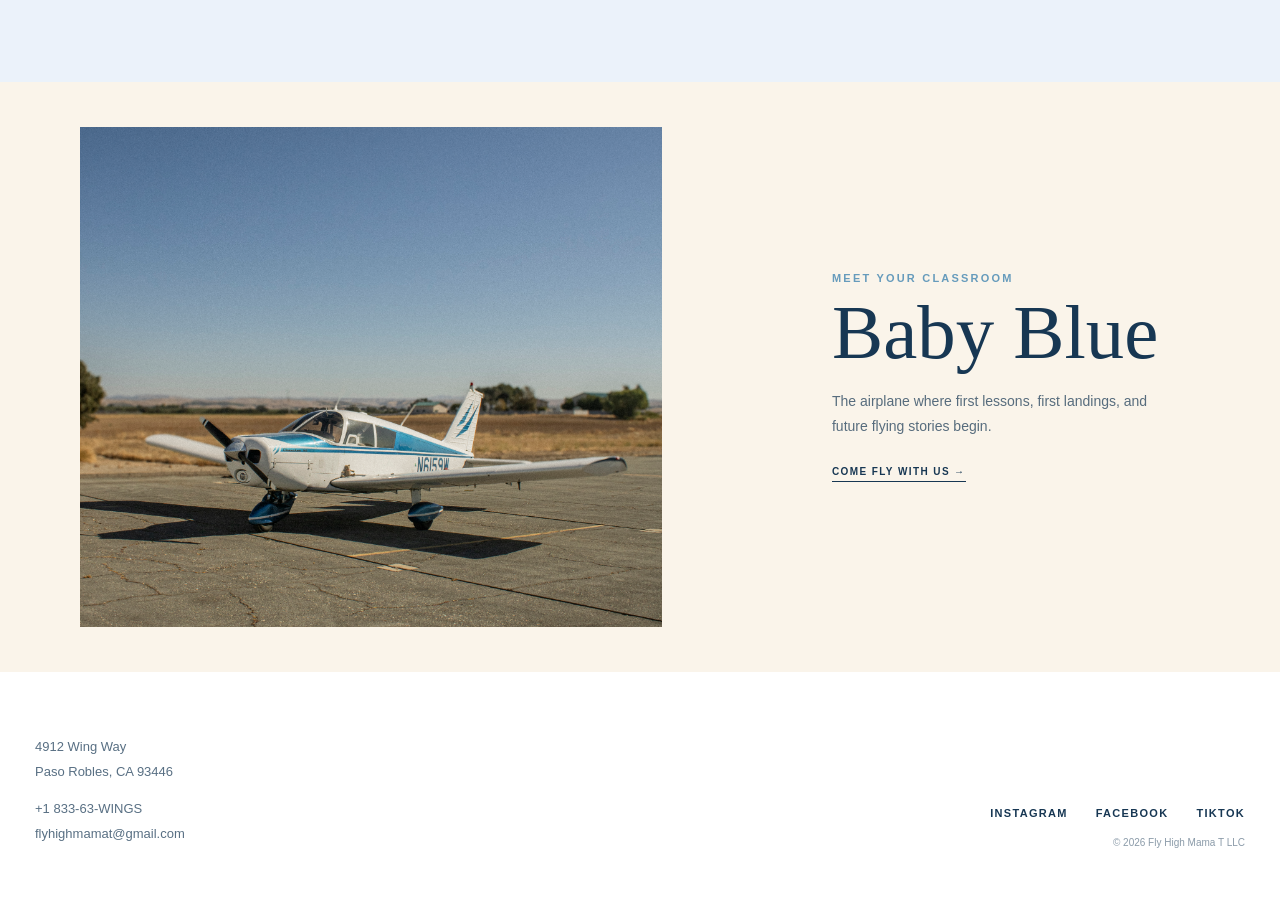
==== commit 4493fd4a: "Refactor header navigation structure in index.html" ====
--- a/index.html
+++ b/index.html
@@ -34,46 +34,42 @@
 
   <header class="site-header">
 
-    <div class="header-inner">
-
-      <a
-        href="#home"
-        class="header-logo"
+  <div class="header-inner">
+
+    <a href="index.html" class="header-logo">
+      <img
+        src="./assets/logo-main.jpg"
+        alt="Fly High Flight Services"
       >
-
-        <img
-          src="./assets/logo-main.jpg"
-          alt="Fly High Flight Services"
-        >
-
+    </a>
+
+    <nav class="main-nav">
+
+      <a href="index.html">
+        Home
       </a>
 
-
-      <nav class="main-nav">
-
-        <a href="about.html">
-          About
-        </a>
-
-        <a href="services.html">
-          Services
-        </a>
-
-        <a href="instructors.html">
-          Our Instructors
-        </a>
-
-        <a href="booking.html">
-          Book
-        </a>
-
-      </nav>
-
-    </div>
-
-  </header>
-
-
+      <a href="about.html">
+        About
+      </a>
+
+      <a href="services.html">
+        Services
+      </a>
+
+      <a href="instructors.html">
+        Our Instructors
+      </a>
+
+      <a href="booking.html">
+        Book
+      </a>
+
+    </nav>
+
+  </div>
+
+</header>
 
   <main>
 
@@ -388,10 +384,7 @@
 
             <br>
 
-             <a
-          href="./booking.html"
-          class="simple-link"
-        >
+            <a href="#contact">
               Contact us
             </a>
 
--- a/style.css
+++ b/style.css
@@ -79,9 +79,9 @@
 }
 
 .header-inner {
-  width: min(1180px, calc(100% - 80px));
-  margin: 0 auto;
-  padding: 18px 0;
+  width: 100%;
+  margin: 0;
+  padding: 18px 32px;
 
   display: flex;
   align-items: center;
@@ -94,6 +94,7 @@
 .header-logo {
   display: flex;
   align-items: center;
+  justify-content: flex-start;
   flex-shrink: 0;
 
   background: #ffffff;
@@ -101,7 +102,7 @@
 
 .header-logo img {
   display: block;
-  width: 180px;
+  width: 190px;
   height: auto;
 
   background: #ffffff;
@@ -111,7 +112,8 @@
   display: flex;
   align-items: center;
   justify-content: flex-end;
-  gap: 26px;
+  gap: 30px;
+  margin-left: auto;
 
   background: #ffffff;
 }
@@ -122,13 +124,13 @@
   font-family:
     var(--body, "Aquavit", Arial, sans-serif);
 
-  font-size: 12px;
+  font-size: 13px;
   font-weight: 700;
 
-  letter-spacing: 1.4px;
+  letter-spacing: 1.35px;
   text-transform: uppercase;
-
   text-decoration: none;
+  white-space: nowrap;
 
   transition:
     color 0.2s ease,
@@ -140,57 +142,105 @@
   color: #669bbc;
 }
 
+@media (max-width: 1050px) {
+  .header-inner {
+    padding: 17px 26px;
+    gap: 28px;
+  }
+
+  .header-logo img {
+    width: 185px;
+  }
+
+  .main-nav {
+    gap: 20px;
+  }
+
+  .main-nav a {
+    font-size: 11px;
+    letter-spacing: 1.15px;
+  }
+}
 
 @media (max-width: 900px) {
-
   .header-inner {
-    width: min(680px, calc(100% - 50px));
-
-    padding: 16px 0;
+    padding: 16px 22px;
+    gap: 22px;
+  }
+
+  .header-logo img {
+    width: 180px;
+  }
+
+  .main-nav {
+    gap: 14px 18px;
+    flex-wrap: wrap;
+  }
+
+  .main-nav a {
+    font-size: 10.5px;
+    letter-spacing: 1px;
+  }
+}
+
+@media (max-width: 700px) {
+  .header-inner {
+    padding: 18px 20px 22px;
 
     flex-direction: column;
-    align-items: flex-start;
-
+    align-items: center;
+    justify-content: center;
     gap: 18px;
   }
 
+  .header-logo {
+    width: 100%;
+    justify-content: center;
+  }
+
   .header-logo img {
-    width: 165px;
+    width: 175px;
+    margin: 0 auto;
   }
 
   .main-nav {
     width: 100%;
-
-    justify-content: flex-start;
-
-    gap: 18px 22px;
-
+    margin: 0;
+
+    justify-content: center;
     flex-wrap: wrap;
-  }
-
-}
-
-
-@media (max-width: 650px) {
-
-  .header-inner {
-    width: calc(100% - 40px);
-  }
-
-  .header-logo img {
-    width: 150px;
-  }
-
-  .main-nav {
-    gap: 14px 18px;
+    gap: 12px 20px;
+
+    text-align: center;
   }
 
   .main-nav a {
     font-size: 11px;
-    letter-spacing: 1.2px;
-  }
-
-}
+    letter-spacing: 1.1px;
+  }
+}
+
+@media (max-width: 430px) {
+  .header-inner {
+    padding-left: 16px;
+    padding-right: 16px;
+  }
+
+  .header-logo img {
+    width: 170px;
+  }
+
+  .main-nav {
+    gap: 11px 16px;
+  }
+
+  .main-nav a {
+    font-size: 10.5px;
+    letter-spacing: 1px;
+  }
+}
+
+
 /* ==================================================
    HERO
    ================================================== */
@@ -1051,15 +1101,6 @@
 
 @media (max-width: 1050px) {
 
-  .main-nav {
-    gap: 20px;
-  }
-
-  .main-nav a {
-    font-size: 10px;
-
-    letter-spacing: 1.2px;
-  }
 
 }
 
@@ -1070,29 +1111,8 @@
 
 @media (max-width: 900px) {
 
-  .header-inner,
   .footer-inner {
     width: calc(100% - 40px);
-  }
-
-
-  /* HEADER */
-
-  .header-logo {
-    width: 140px;
-  }
-
-  .header-logo img {
-    width: 140px;
-    height: 92px;
-  }
-
-  .main-nav {
-    gap: 16px;
-  }
-
-  .main-nav a {
-    font-size: 9px;
   }
 
 
@@ -1181,48 +1201,6 @@
    ================================================== */
 
 @media (max-width: 700px) {
-
-  /* HEADER */
-
-  .site-header {
-    height: auto;
-  }
-
-  .header-inner {
-    padding: 14px 0 18px;
-
-    flex-direction: column;
-
-    gap: 12px;
-  }
-
-  .header-logo {
-    width: 125px;
-  }
-
-  .header-logo img {
-    width: 125px;
-    height: auto;
-  }
-
-  .main-nav {
-    margin-left: 0;
-
-    display: flex;
-    flex-wrap: wrap;
-    justify-content: center;
-
-    gap: 10px 18px;
-
-    white-space: normal;
-  }
-
-  .main-nav a {
-    font-size: 8px;
-
-    letter-spacing: 1.1px;
-  }
-
 
   /* HERO */
 
@@ -1431,4 +1409,4 @@
     font-size: 47px;
   }
 
-}+}
